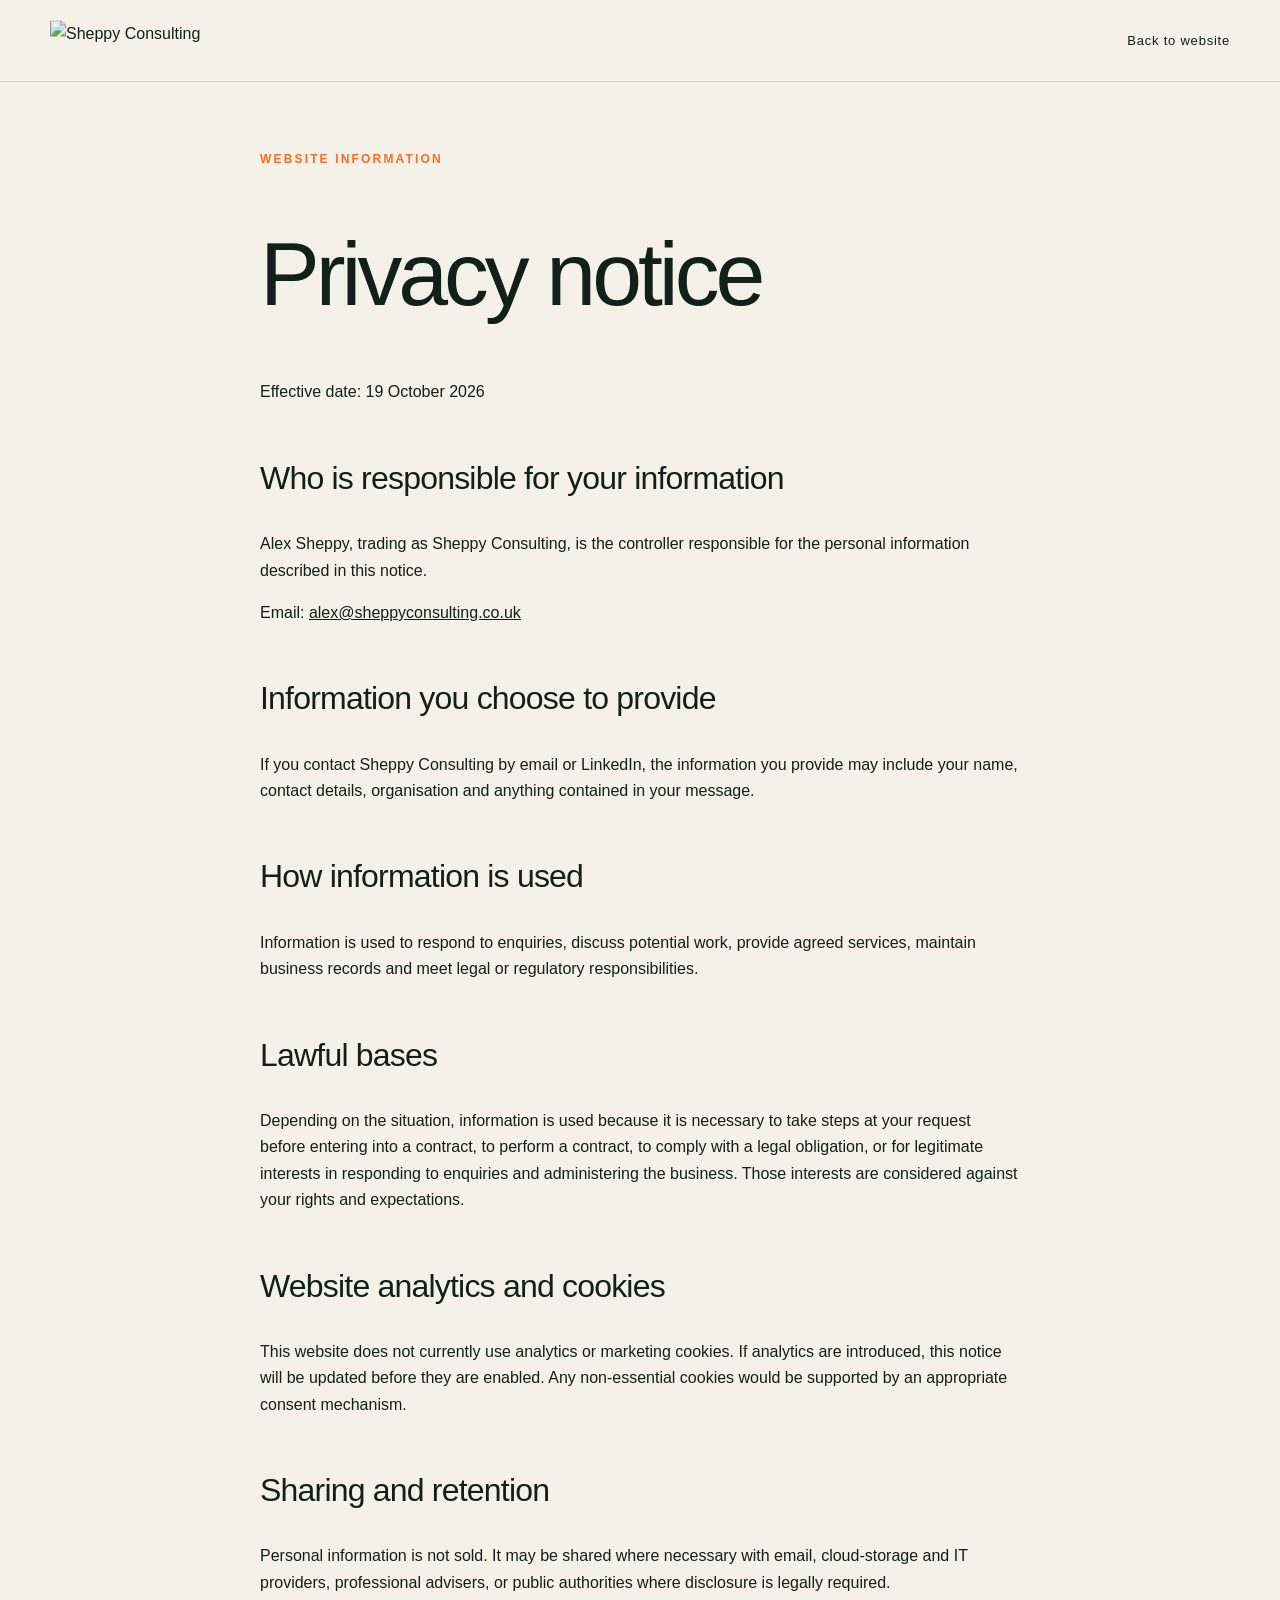
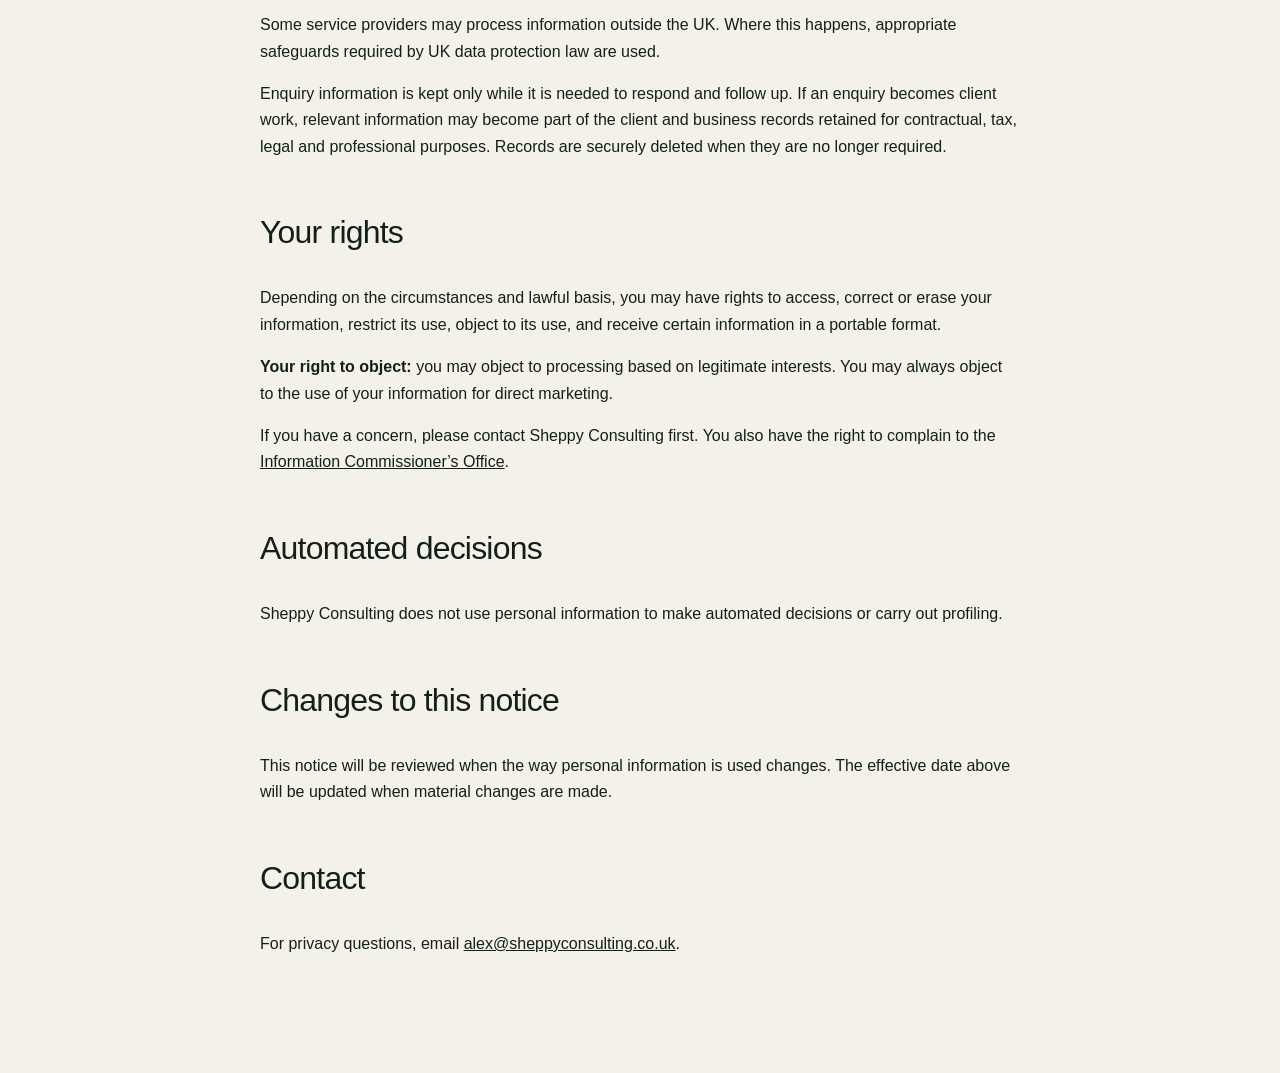
==== privacy.html @ 2b63cbfd "Add files via upload" ====
<!doctype html>
<html lang="en-GB">
  <head>
    <meta charset="utf-8">
    <meta name="viewport" content="width=device-width, initial-scale=1">
    <meta name="robots" content="noindex">
    <meta name="theme-color" content="#f4f1e9">
    <title>Privacy | Sheppy Consulting</title>
    <link rel="icon" href="assets/favicon.svg" type="image/svg+xml">
    <link rel="stylesheet" href="styles.css">
  </head>
  <body class="privacy-page">
    <header class="site-header privacy-header">
      <a class="brand" href="index.html" aria-label="Return to Sheppy Consulting home">
        <img class="brand-wordmark privacy-wordmark" src="assets/sheppy-consulting-wordmark-header-compact.png" alt="Sheppy Consulting" width="170" height="41">
      </a>
      <nav class="site-nav" aria-label="Privacy navigation"><a href="index.html">Back to website</a></nav>
    </header>

    <main class="privacy-main">
      <p class="eyebrow">Website information</p>
      <h1>Privacy notice</h1>
      <p class="privacy-updated">Effective date: 19 October 2026</p>
      <h2>Who is responsible for your information</h2>
      <p>Alex Sheppy, trading as Sheppy Consulting, is the controller responsible for the personal information described in this notice.</p>
      <p>Email: <a href="mailto:alex@sheppyconsulting.co.uk">alex@sheppyconsulting.co.uk</a></p>

      <h2>Information you choose to provide</h2>
      <p>If you contact Sheppy Consulting by email or LinkedIn, the information you provide may include your name, contact details, organisation and anything contained in your message.</p>

      <h2>How information is used</h2>
      <p>Information is used to respond to enquiries, discuss potential work, provide agreed services, maintain business records and meet legal or regulatory responsibilities.</p>

      <h2>Lawful bases</h2>
      <p>Depending on the situation, information is used because it is necessary to take steps at your request before entering into a contract, to perform a contract, to comply with a legal obligation, or for legitimate interests in responding to enquiries and administering the business. Those interests are considered against your rights and expectations.</p>

      <h2>Website analytics and cookies</h2>
      <p>This website does not currently use analytics or marketing cookies. If analytics are introduced, this notice will be updated before they are enabled. Any non-essential cookies would be supported by an appropriate consent mechanism.</p>

      <h2>Sharing and retention</h2>
      <p>Personal information is not sold. It may be shared where necessary with email, cloud-storage and IT providers, professional advisers, or public authorities where disclosure is legally required.</p>
      <p>Some service providers may process information outside the UK. Where this happens, appropriate safeguards required by UK data protection law are used.</p>
      <p>Enquiry information is kept only while it is needed to respond and follow up. If an enquiry becomes client work, relevant information may become part of the client and business records retained for contractual, tax, legal and professional purposes. Records are securely deleted when they are no longer required.</p>

      <h2>Your rights</h2>
      <p>Depending on the circumstances and lawful basis, you may have rights to access, correct or erase your information, restrict its use, object to its use, and receive certain information in a portable format.</p>
      <p><strong>Your right to object:</strong> you may object to processing based on legitimate interests. You may always object to the use of your information for direct marketing.</p>
      <p>If you have a concern, please contact Sheppy Consulting first. You also have the right to complain to the <a href="https://ico.org.uk/make-a-complaint/data-protection-complaints/" target="_blank" rel="noreferrer">Information Commissioner’s Office</a>.</p>

      <h2>Automated decisions</h2>
      <p>Sheppy Consulting does not use personal information to make automated decisions or carry out profiling.</p>

      <h2>Changes to this notice</h2>
      <p>This notice will be reviewed when the way personal information is used changes. The effective date above will be updated when material changes are made.</p>

      <h2>Contact</h2>
      <p>For privacy questions, email <a href="mailto:alex@sheppyconsulting.co.uk">alex@sheppyconsulting.co.uk</a>.</p>
    </main>
  </body>
</html>
---- styles.css ----
:root {
  --forest-950: #071e18;
  --forest-900: #0b2820;
  --forest-800: #12382d;
  --paper: #f4f1e9;
  --paper-deep: #e7e1d5;
  --ink: #122019;
  --muted: #66716b;
  --orange: #ff6b25;
  --line: rgba(18, 32, 25, 0.16);
  --serif: Georgia, "Times New Roman", serif;
  --sans: Arial, Helvetica, sans-serif;
  --display: "Avenir Next", Avenir, "Helvetica Neue", Arial, sans-serif;
  --page: min(1180px, calc(100% - 48px));
}

* { box-sizing: border-box; }
html { scroll-behavior: smooth; }
body {
  margin: 0;
  background: var(--paper);
  color: var(--ink);
  font-family: var(--sans);
  font-size: 16px;
  line-height: 1.65;
  -webkit-font-smoothing: antialiased;
}

img { display: block; max-width: 100%; }
a { color: inherit; }
button { font: inherit; }

.skip-link {
  position: fixed;
  left: 16px;
  top: -80px;
  z-index: 1000;
  padding: 10px 16px;
  background: var(--orange);
  color: var(--forest-950);
}
.skip-link:focus { top: 16px; }
.sr-only { position: absolute; width: 1px; height: 1px; overflow: hidden; clip: rect(0,0,0,0); }

.site-header {
  position: fixed;
  inset: 0 0 auto;
  z-index: 100;
  height: 148px;
  display: flex;
  align-items: center;
  justify-content: space-between;
  padding: 0 max(24px, calc((100vw - 1180px) / 2));
  color: var(--ink);
  transition: background .25s ease, height .25s ease, box-shadow .25s ease;
}
.site-header.scrolled {
  height: 68px;
  background: rgba(244, 241, 233, .96);
  box-shadow: 0 1px 0 var(--line);
  backdrop-filter: blur(14px);
}
.brand { position: relative; display: block; width: 360px; height: 116px; text-decoration: none; transition: width .28s ease, height .28s ease; }
.brand-mark { width: 44px; height: 44px; border-radius: 3px; }
.brand-wordmark { position: absolute; left: 0; top: 50%; height: auto; transform: translateY(-50%); transition: opacity .22s ease, transform .28s ease, width .28s ease; }
.brand-wordmark-full { width: 360px; opacity: 1; }
.brand-wordmark-compact { width: 170px; opacity: 0; transform: translateY(-50%) scale(.92); }
.site-header.scrolled .brand { width: 170px; height: 50px; }
.site-header.scrolled .brand-wordmark-full { opacity: 0; transform: translateY(-50%) scale(.74); pointer-events: none; }
.site-header.scrolled .brand-wordmark-compact { opacity: 1; transform: translateY(-50%) scale(1); }
.brand-name { display: flex; flex-direction: column; line-height: .95; text-transform: uppercase; }
.brand-name strong { font-family: var(--serif); font-size: 19px; font-weight: 600; letter-spacing: .04em; }
.brand-name span { margin-top: 5px; color: var(--orange); font-size: 8px; letter-spacing: .35em; }
.site-nav { display: flex; gap: 36px; align-items: center; }
.site-nav a { text-decoration: none; font-size: 13px; letter-spacing: .06em; }
.site-nav a:hover, .site-nav a:focus-visible { color: var(--orange); }
.menu-button { display: none; border: 0; background: transparent; color: inherit; }

.hero {
  position: relative;
  min-height: 100svh;
  padding: 180px max(24px, calc((100vw - 1180px) / 2)) 72px;
  background:
    radial-gradient(circle at 82% 16%, rgba(255,107,37,.08), transparent 24%),
    linear-gradient(135deg, #f7f4ed 0%, var(--paper) 62%, #ece6da 100%);
  color: var(--ink);
  display: grid;
  grid-template-columns: minmax(0, 1.5fr) minmax(310px, .75fr);
  gap: 70px;
  align-items: center;
  overflow: hidden;
}
.hero::after {
  content: "";
  position: absolute;
  width: 65vw;
  height: 1px;
  right: -8vw;
  top: 61%;
  background: var(--orange);
  opacity: .26;
  transform: rotate(-6deg);
  transform-origin: right;
}
.hero-copy { position: relative; z-index: 1; }
.eyebrow {
  margin: 0 0 24px;
  color: var(--orange);
  font-size: 12px;
  font-weight: 600;
  letter-spacing: .18em;
  text-transform: uppercase;
}
.hero h1 {
  margin: 0;
  max-width: 800px;
  font-family: var(--display);
  font-size: clamp(3.7rem, 7.2vw, 7rem);
  font-weight: 500;
  line-height: .96;
  letter-spacing: -.055em;
}
.hero-dot { color: var(--orange); }
.hero-intro { max-width: 650px; margin: 38px 0 0; color: var(--muted); font-size: clamp(1.05rem, 1.5vw, 1.25rem); }
.hero-actions { display: flex; align-items: center; gap: 34px; margin-top: 42px; }
.button {
  display: inline-flex;
  align-items: center;
  justify-content: center;
  min-height: 52px;
  padding: 0 24px;
  border: 1px solid transparent;
  text-decoration: none;
  font-size: 13px;
  font-weight: 600;
  letter-spacing: .05em;
}
.button-primary { background: var(--forest-800); color: var(--paper); }
.button-primary:hover, .button-primary:focus-visible { background: var(--forest-950); }
.text-link { text-underline-offset: 5px; font-size: 14px; }
.text-link span { margin-left: 6px; color: var(--orange); }
.hero-panel {
  position: relative;
  z-index: 2;
  padding: 26px;
  border: 1px solid var(--line);
  border-top: 3px solid var(--orange);
  background: rgba(255,255,255,.42);
}
.focus-heading { margin: 0 0 12px; color: var(--muted); font-size: 11px; font-weight: 600; letter-spacing: .14em; text-transform: uppercase; }
.focus-list > div { display: grid; grid-template-columns: 36px 1fr; gap: 12px; padding: 17px 0; border-bottom: 1px solid var(--line); }
.focus-list > div:last-child { border-bottom: 0; }
.focus-list span { color: var(--orange); font-size: 10px; }
.focus-list p { margin: 0; font-size: 13px; }
.hero-note { position: absolute; left: max(24px, calc((100vw - 1180px) / 2)); bottom: 30px; margin: 0; color: var(--muted); font-size: 12px; letter-spacing: .04em; }

.section { padding: 120px max(24px, calc((100vw - 1180px) / 2)); }
.section-heading { max-width: 830px; margin-bottom: 74px; }
.section-heading h2, .approach h2, .story h2, .contact h2 {
  margin: 0;
  font-family: var(--display);
  font-size: clamp(2.7rem, 5vw, 5rem);
  font-weight: 500;
  line-height: 1.06;
  letter-spacing: -.045em;
}
.section-heading-split { max-width: none; display: grid; grid-template-columns: 1.3fr .7fr; gap: 80px; align-items: end; }
.section-heading-split > p { margin: 0 0 8px; color: var(--muted); }

.services { background: #f7f4ed; }
.service {
  display: grid;
  grid-template-columns: 68px 1fr 310px;
  gap: 28px;
  align-items: start;
  padding: 34px 0;
  border-top: 1px solid var(--line);
}
.service:last-child { border-bottom: 1px solid var(--line); }
.service-number { margin: 5px 0 0; color: var(--orange); font-size: 12px; }
.service h3 { margin: 0 0 8px; font-family: var(--display); font-size: 2rem; font-weight: 500; letter-spacing: -.025em; }
.service p { margin-top: 0; }
.service > div p { max-width: 560px; color: var(--muted); }
.service-tags { color: var(--muted); font-size: 13px; text-align: right; }

.work { background: var(--forest-950); color: var(--paper); }
.work .section-heading-split > p { color: #9dad9f; }
.work-grid { display: grid; grid-template-columns: 1.35fr .65fr; gap: 18px; }
.work-card {
  min-height: 410px;
  padding: 28px;
  border: 1px solid rgba(244,241,233,.15);
  display: flex;
  flex-direction: column;
  justify-content: space-between;
  background: var(--forest-900);
}
.work-card-large { grid-row: span 2; min-height: 838px; background: linear-gradient(145deg, #12372d, #091f19); }
.work-card-primary { border-top: 3px solid var(--orange); }
.work-card-top { display: flex; justify-content: space-between; gap: 20px; }
.work-sector { margin: 0; color: var(--orange); font-size: 11px; font-weight: 600; letter-spacing: .14em; text-transform: uppercase; }
.work-index { color: rgba(244,241,233,.28); font-family: var(--display); font-size: clamp(2.6rem, 5vw, 5.5rem); font-weight: 500; line-height: .8; letter-spacing: -.06em; }
.work-card-primary .work-index { color: rgba(255,107,37,.72); }
.work-card h3 { margin: 0 0 14px; max-width: 620px; font-family: var(--display); font-size: clamp(2.1rem, 4vw, 4.25rem); font-weight: 500; line-height: 1.04; letter-spacing: -.04em; }
.work-card:not(.work-card-large) h3 { font-size: clamp(1.9rem, 3vw, 3rem); }
.work-card p { max-width: 580px; }
.work-card ul { display: flex; gap: 10px; flex-wrap: wrap; padding: 0; margin: 28px 0 0; list-style: none; }
.work-card li { padding: 7px 12px; border: 1px solid rgba(244,241,233,.22); font-size: 11px; }

.approach { display: grid; grid-template-columns: .9fr 1.1fr; gap: 100px; background: var(--paper-deep); }
.approach-steps { margin: 0; padding: 0; list-style: none; }
.approach-steps li { display: grid; grid-template-columns: 55px 1fr; gap: 24px; padding: 28px 0; border-top: 1px solid var(--line); }
.approach-steps li:last-child { border-bottom: 1px solid var(--line); }
.approach-steps > li > span { color: var(--orange); font-size: 11px; }
.approach-steps h3 { margin: -5px 0 8px; font-family: var(--display); font-size: 2rem; font-weight: 500; letter-spacing: -.025em; }
.approach-steps p { margin: 0; color: var(--muted); }

.testimonials { background: #f7f4ed; }
.placeholder-note { max-width: 700px; margin-top: 26px; padding-left: 16px; border-left: 3px solid var(--orange); color: var(--muted); font-size: 13px; }
.testimonial-grid { display: grid; grid-template-columns: repeat(3, 1fr); gap: 18px; }
.testimonial { margin: 0; min-height: 430px; padding: 30px; border: 1px solid var(--line); display: flex; flex-direction: column; justify-content: space-between; }
.testimonial-dark { background: var(--forest-900); color: var(--paper); border-color: transparent; }
.testimonial blockquote { margin: 0; font-family: var(--serif); font-size: clamp(1.55rem, 2.3vw, 2.15rem); line-height: 1.28; }
.testimonial blockquote::before { content: "“"; display: block; margin-bottom: 20px; color: var(--orange); font-size: 4rem; line-height: .5; }
.testimonial figcaption { display: flex; flex-direction: column; margin-top: 40px; font-size: 12px; }
.testimonial figcaption span { color: var(--muted); }
.testimonial-dark figcaption span { color: #9dad9f; }

.story { display: grid; grid-template-columns: .9fr 1.1fr; gap: 100px; align-items: stretch; background: var(--forest-800); color: var(--paper); }
.story-visual { min-height: 620px; padding: 36px; background: linear-gradient(165deg, var(--orange) 0 43%, #e65416 43% 100%); color: var(--forest-950); display: flex; flex-direction: column; justify-content: flex-end; position: relative; overflow: hidden; }
.story-visual::before { content: ""; position: absolute; width: 140%; height: 48%; left: -20%; top: 24%; border: 2px solid rgba(7,30,24,.3); border-radius: 50%; transform: rotate(-13deg); }
.story-number { font-family: var(--serif); font-size: clamp(8rem, 18vw, 15rem); line-height: .7; letter-spacing: -.08em; }
.story-visual > p { max-width: 350px; margin: 32px 0 0; font-weight: 600; line-height: 1.3; }
.photo-label { position: absolute; top: 24px; left: 24px; padding: 7px 11px; border: 1px solid rgba(7,30,24,.25); font-size: 10px; text-transform: uppercase; letter-spacing: .1em; }
.story-copy { align-self: center; }
.story-copy > p:not(.eyebrow) { max-width: 650px; color: #c4cec7; font-size: 1.05rem; }

.about { display: grid; grid-template-columns: 1fr .8fr; gap: 100px; }
.about .section-heading { margin: 0; }
.about-copy { padding-top: 42px; border-top: 1px solid var(--line); color: var(--muted); font-size: 1.08rem; }

.contact { position: relative; padding: 130px max(24px, calc((100vw - 1180px) / 2)); background: #f7f4ed; color: var(--ink); overflow: hidden; border-top: 1px solid var(--line); }
.contact-copy { position: relative; z-index: 2; max-width: 850px; }
.contact .eyebrow { color: var(--orange); }
.contact h2 em { color: var(--forest-800); font-style: normal; font-weight: 500; }
.contact-copy > p:not(.eyebrow) { max-width: 600px; margin: 30px 0; }
.contact-email { display: block; width: fit-content; margin: 0 0 32px; font-family: var(--display); font-size: clamp(1.3rem, 3vw, 2.25rem); text-underline-offset: 7px; }
.button-light { border-color: var(--forest-800); color: var(--forest-800); }
.button-light:hover, .button-light:focus-visible { background: var(--forest-800); color: var(--paper); }

.site-footer { padding: 46px max(24px, calc((100vw - 1180px) / 2)); background: var(--forest-950); color: #91a097; display: grid; grid-template-columns: 1fr auto; gap: 8px 40px; align-items: center; font-size: 12px; }
.footer-brand { display: block; width: min(330px, 60vw); text-decoration: none; }
.footer-brand img { width: 100%; height: auto; }
.site-footer > p { margin: 0; }
.footer-links { grid-column: 2; grid-row: 1 / span 2; display: flex; gap: 24px; }
.footer-links a { text-underline-offset: 4px; }
.footer-legal { grid-column: 1 / -1; margin-top: 24px !important; padding-top: 22px; border-top: 1px solid rgba(244,241,233,.1); }

.reveal { opacity: 0; transform: translateY(18px); transition: opacity .65s ease, transform .65s ease; }
.reveal.visible { opacity: 1; transform: translateY(0); }

.privacy-page { background: var(--paper); }
.privacy-header { height: 82px; background: rgba(244, 241, 233, .96); border-bottom: 1px solid var(--line); }
.privacy-header .brand { width: 170px; height: 50px; }
.privacy-wordmark { width: 170px; }
.privacy-main { width: min(760px, calc(100% - 48px)); margin: 0 auto; padding: 150px 0 100px; }
.privacy-main h1 { font-family: var(--display); font-size: clamp(3.5rem, 7vw, 6rem); font-weight: 500; line-height: 1; letter-spacing: -.045em; }
.privacy-main h2 { margin-top: 46px; font-family: var(--display); font-size: 2rem; font-weight: 500; letter-spacing: -.025em; }
.privacy-main .placeholder-note { margin: 32px 0; }

@media (max-width: 900px) {
  :root { --page: min(100% - 36px, 720px); }
  .site-header { padding-inline: 18px; }
  .site-header:not(.privacy-header):not(.scrolled) { height: 120px; }
  .site-header:not(.privacy-header):not(.scrolled) .brand { width: 280px; height: 90px; }
  .site-header:not(.privacy-header):not(.scrolled) .brand-wordmark-full { width: 280px; }
  .menu-button { display: grid; width: 44px; height: 44px; place-content: center; gap: 7px; cursor: pointer; }
  .menu-button span:not(.sr-only) { display: block; width: 24px; height: 1px; background: currentColor; }
  .site-nav { position: fixed; inset: 120px 0 auto; display: none; padding: 22px 24px 30px; background: rgba(244,241,233,.98); flex-direction: column; align-items: flex-start; border-top: 1px solid var(--line); box-shadow: 0 18px 30px rgba(7,30,24,.08); }
  .site-header.scrolled .site-nav, .privacy-header .site-nav { inset-block-start: 68px; }
  .site-nav.open { display: flex; }
  .hero { grid-template-columns: 1fr; padding: 150px 24px 84px; }
  .hero-panel { max-width: 520px; }
  .hero-note { display: none; }
  .section, .contact { padding: 88px 24px; }
  .section-heading-split, .approach, .story, .about { grid-template-columns: 1fr; gap: 52px; }
  .service { grid-template-columns: 46px 1fr; }
  .service-tags { grid-column: 2; text-align: left; }
  .work-grid { grid-template-columns: 1fr; }
  .work-card-large { grid-row: auto; min-height: 580px; }
  .testimonial-grid { grid-template-columns: 1fr; }
  .testimonial { min-height: 360px; }
  .story-visual { min-height: 520px; }
  .site-footer { grid-template-columns: 1fr; }
  .footer-links { grid-column: 1; grid-row: auto; margin-top: 18px; }
}

@media (max-width: 560px) {
  .brand-wordmark { width: 145px; }
  .hero h1 { font-size: clamp(3.6rem, 18vw, 5.5rem); }
  .hero-actions { align-items: flex-start; flex-direction: column; }
  .section { padding-block: 72px; }
  .section-heading { margin-bottom: 52px; }
  .service { grid-template-columns: 1fr; gap: 8px; }
  .service-number, .service-tags { grid-column: 1; }
  .work-card { min-height: 330px; padding: 22px; }
  .work-card-large { min-height: 460px; }
  .approach-steps li { grid-template-columns: 38px 1fr; }
  .story-visual { min-height: 430px; }
  .footer-links { flex-wrap: wrap; }
}

@media (prefers-reduced-motion: reduce) {
  html { scroll-behavior: auto; }
  .reveal { opacity: 1; transform: none; transition: none; }
}
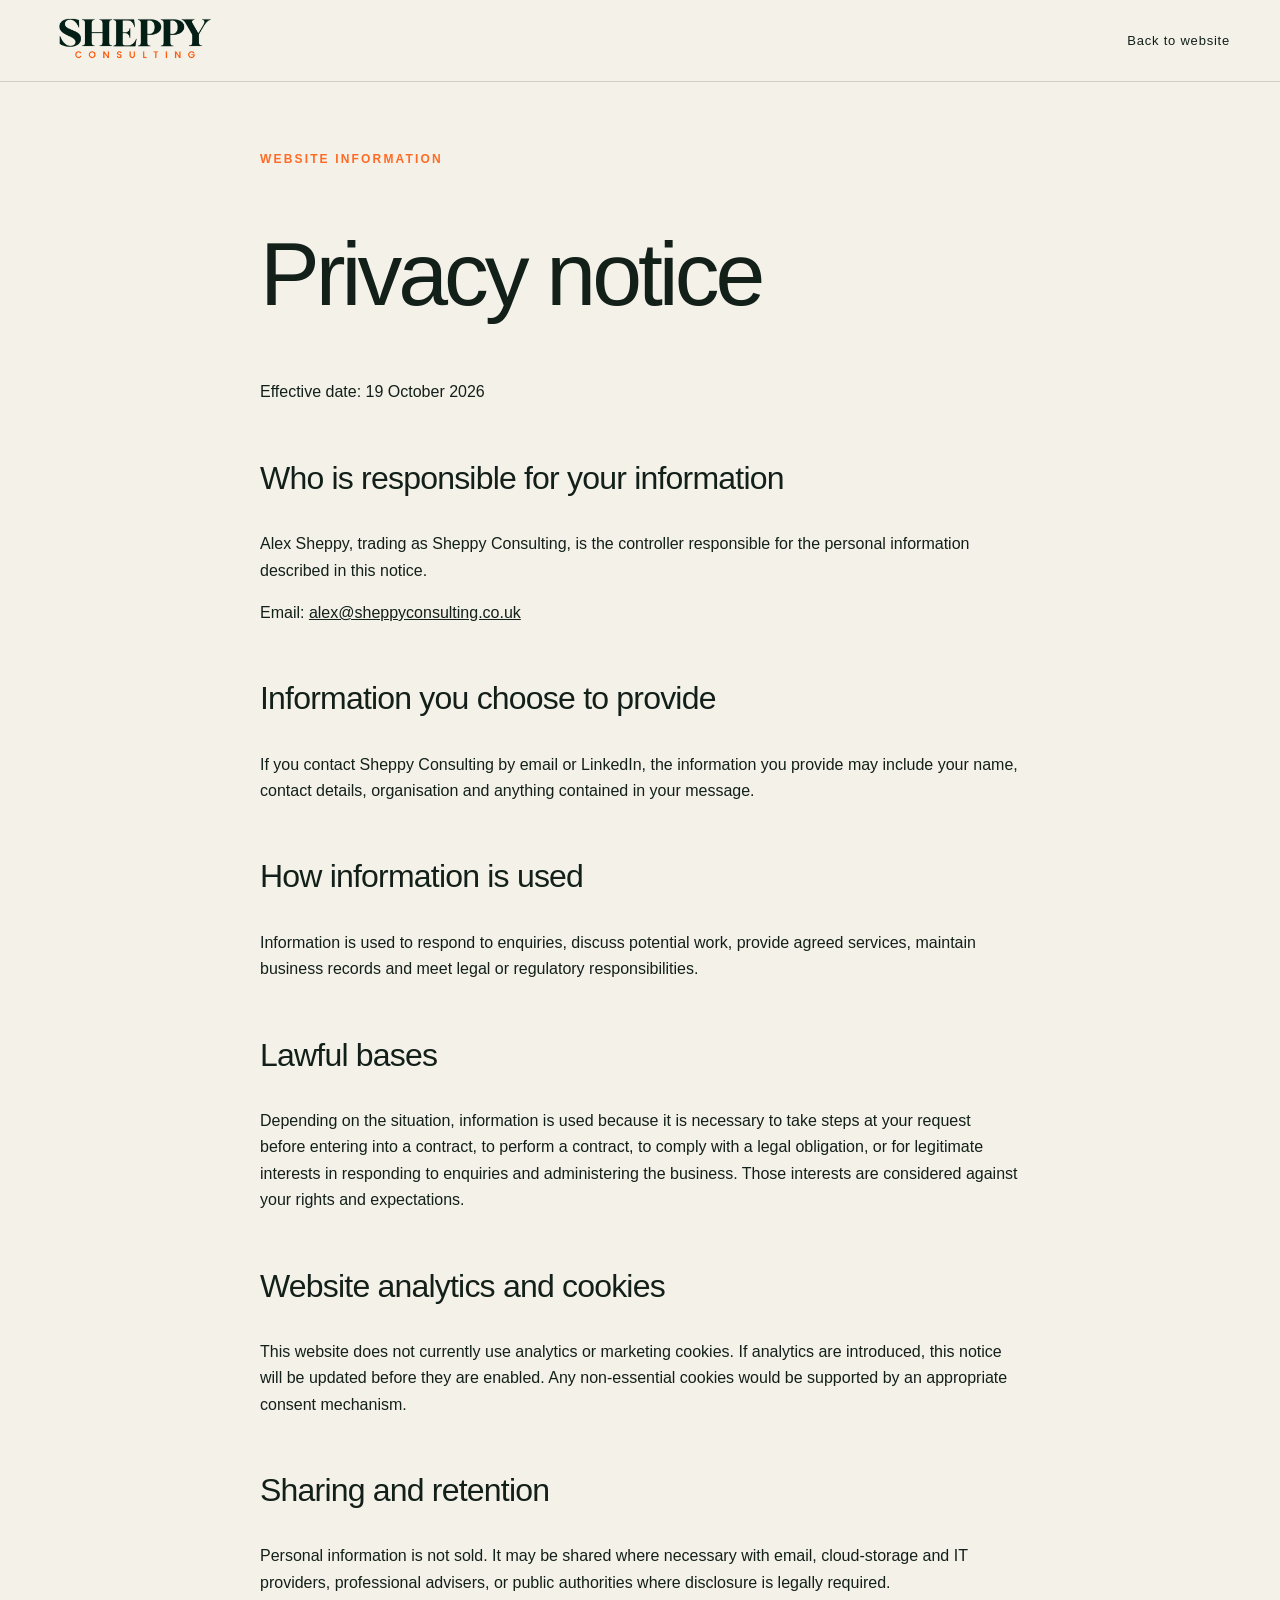
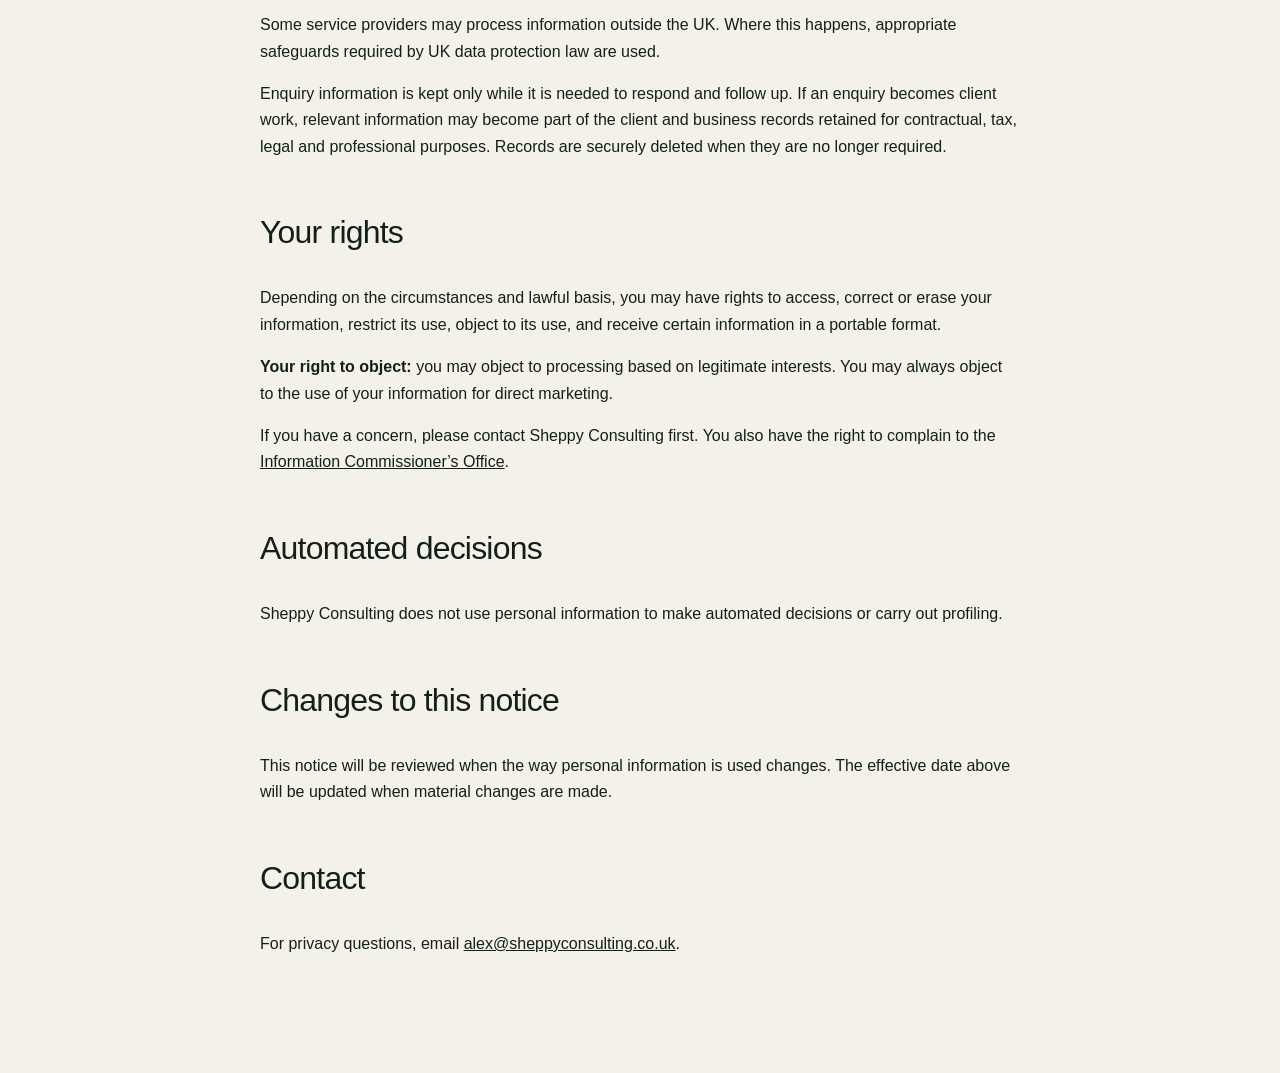
==== commit 7b84b12a: "Add branded site icons" ====
--- a/privacy.html
+++ b/privacy.html
@@ -6,7 +6,9 @@
     <meta name="robots" content="noindex">
     <meta name="theme-color" content="#f4f1e9">
     <title>Privacy | Sheppy Consulting</title>
-    <link rel="icon" href="assets/favicon.svg" type="image/svg+xml">
+    <link rel="icon" href="assets/favicon.svg?v=2" type="image/svg+xml">
+    <link rel="icon" href="assets/favicon-32.png?v=2" sizes="32x32" type="image/png">
+    <link rel="apple-touch-icon" href="assets/apple-touch-icon.png?v=2">
     <link rel="stylesheet" href="styles.css">
   </head>
   <body class="privacy-page">
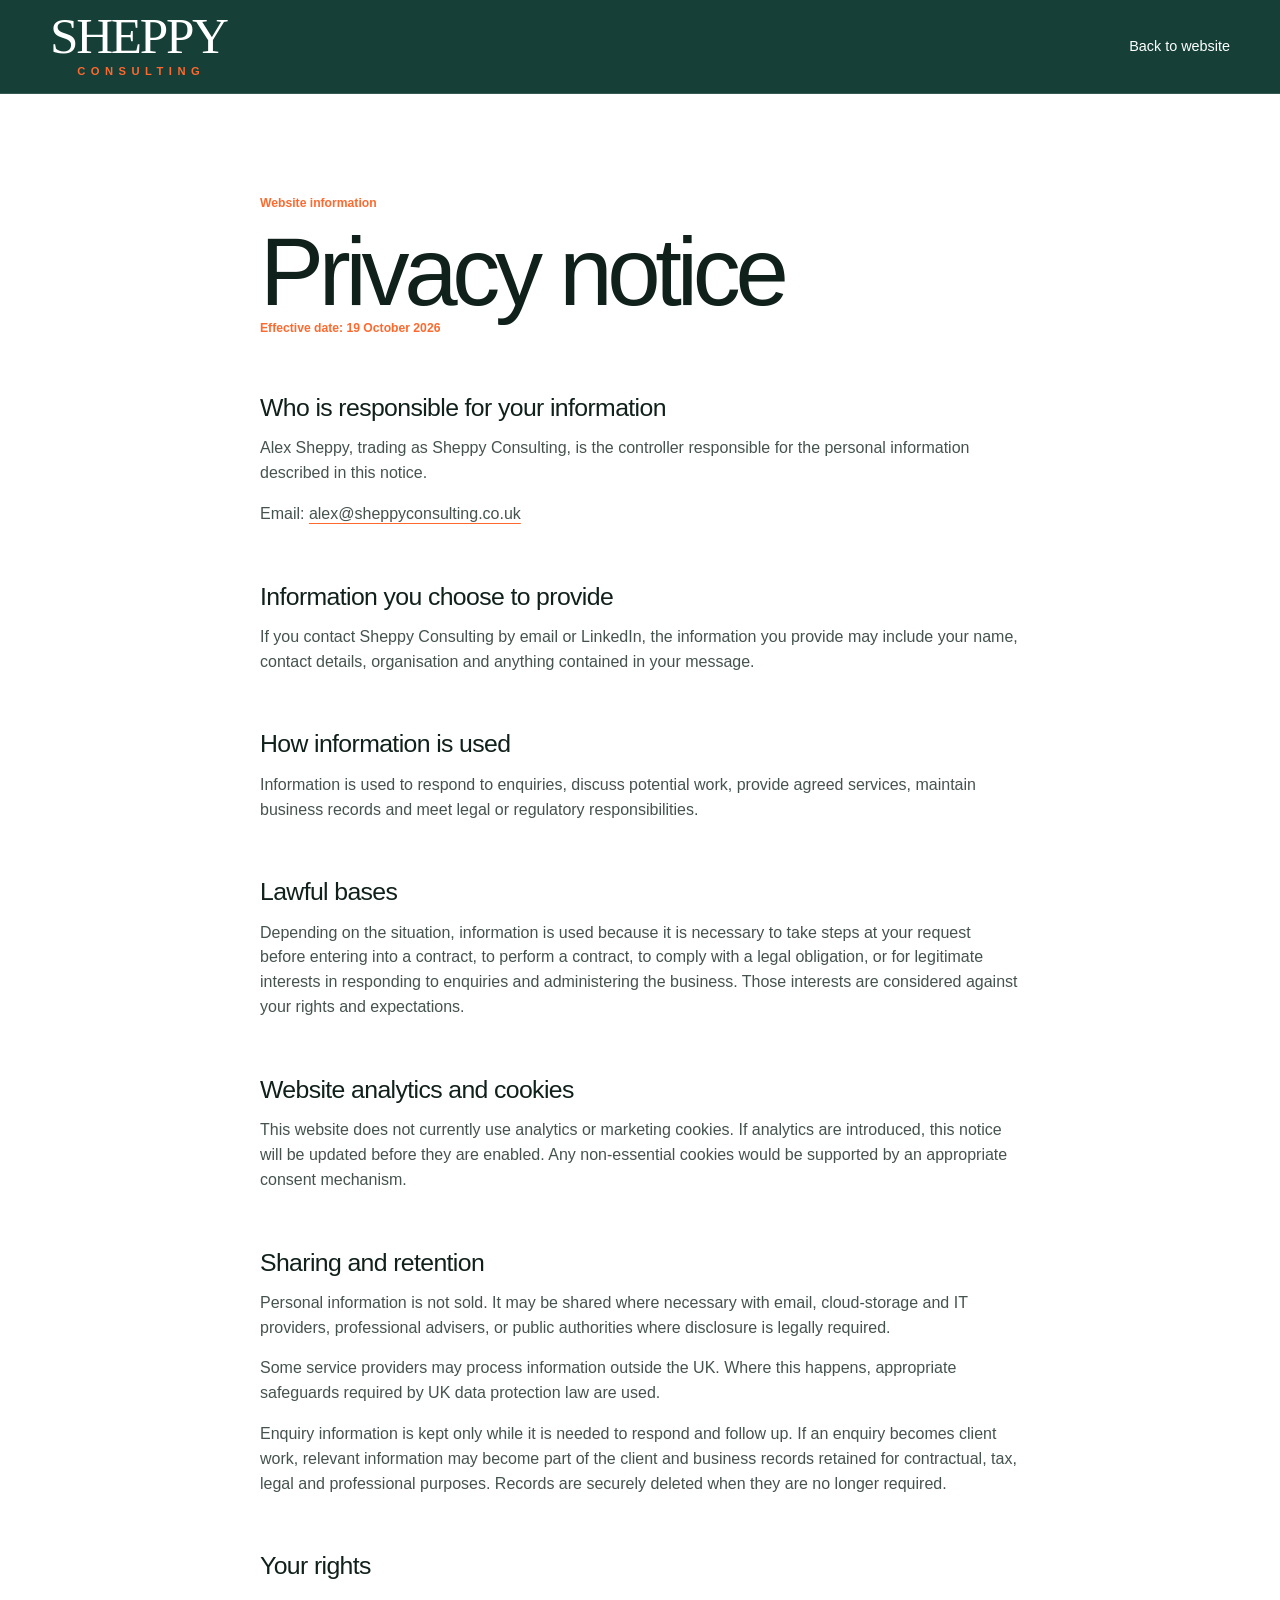
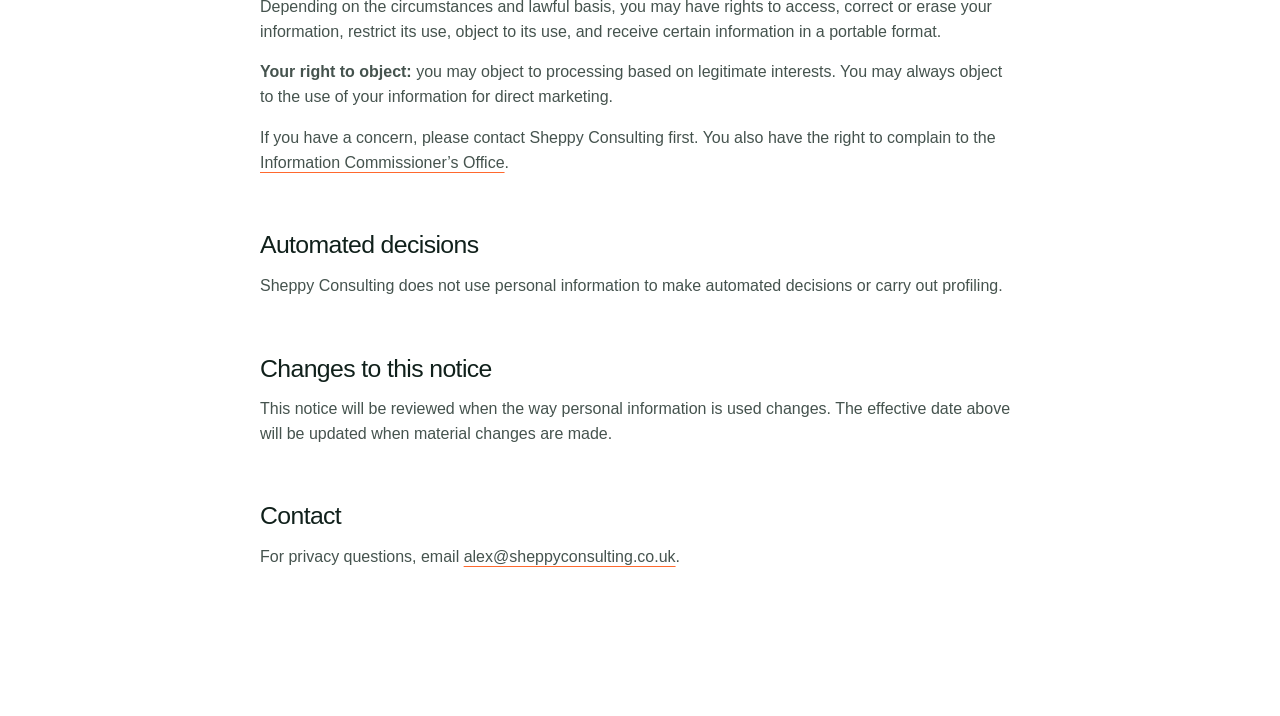
==== commit f306a196: "Publish website V2 with client feedback and personal story" ====
--- a/privacy.html
+++ b/privacy.html
@@ -4,17 +4,18 @@
     <meta charset="utf-8">
     <meta name="viewport" content="width=device-width, initial-scale=1">
     <meta name="robots" content="noindex">
-    <meta name="theme-color" content="#f4f1e9">
+    <meta name="theme-color" content="#123b34">
     <title>Privacy | Sheppy Consulting</title>
-    <link rel="icon" href="assets/favicon.svg?v=2" type="image/svg+xml">
-    <link rel="icon" href="assets/favicon-32.png?v=2" sizes="32x32" type="image/png">
-    <link rel="apple-touch-icon" href="assets/apple-touch-icon.png?v=2">
-    <link rel="stylesheet" href="styles.css">
+    <link rel="icon" href="assets/favicon.svg?v=4" type="image/svg+xml">
+    <link rel="icon" href="assets/favicon-32.png?v=4" sizes="32x32" type="image/png">
+    <link rel="apple-touch-icon" href="assets/apple-touch-icon.png?v=4">
+    <link rel="stylesheet" href="styles.css?v=9">
   </head>
   <body class="privacy-page">
     <header class="site-header privacy-header">
       <a class="brand" href="index.html" aria-label="Return to Sheppy Consulting home">
-        <img class="brand-wordmark privacy-wordmark" src="assets/sheppy-consulting-wordmark-header-compact.png" alt="Sheppy Consulting" width="170" height="41">
+        <span class="brand-name" aria-hidden="true">SHEPPY</span>
+        <span class="brand-sub" aria-hidden="true">CONSULTING</span>
       </a>
       <nav class="site-nav" aria-label="Privacy navigation"><a href="index.html">Back to website</a></nav>
     </header>
--- a/styles.css
+++ b/styles.css
@@ -1,316 +1,29 @@
-:root {
-  --forest-950: #071e18;
-  --forest-900: #0b2820;
-  --forest-800: #12382d;
-  --paper: #f4f1e9;
-  --paper-deep: #e7e1d5;
-  --ink: #122019;
-  --muted: #66716b;
-  --orange: #ff6b25;
-  --line: rgba(18, 32, 25, 0.16);
-  --serif: Georgia, "Times New Roman", serif;
-  --sans: Arial, Helvetica, sans-serif;
-  --display: "Avenir Next", Avenir, "Helvetica Neue", Arial, sans-serif;
-  --page: min(1180px, calc(100% - 48px));
-}
+:root{--green:#153f37;--deep:#08241e;--orange:#ff692e;--ink:#10201b;--muted:#62716b;--paper:#f5f3ed;--pale:#e7eeea;--white:#fff;--rule:#cfd8d3;--page:min(1180px,calc(100% - 48px));--ease:cubic-bezier(.22,.61,.36,1)}
+*{box-sizing:border-box}html{scroll-behavior:smooth;scroll-padding-top:96px}body{margin:0;background:var(--white);color:var(--ink);font-family:"Helvetica Neue",Helvetica,Arial,sans-serif;font-size:16px;line-height:1.55;-webkit-font-smoothing:antialiased}a{color:inherit}img{display:block;max-width:100%}button{font:inherit;color:inherit}h1,h2,h3,p,figure,blockquote{margin-top:0}h1,h2,h3{margin-bottom:0;font-weight:500;line-height:.98;letter-spacing:-.055em}h1{font-size:clamp(4.6rem,10.8vw,10.5rem)}h2{font-size:clamp(3.2rem,7.2vw,7.2rem)}h3{font-size:clamp(1.8rem,3.5vw,3.5rem)}.page-width{width:var(--page);margin-inline:auto}.sr-only{position:absolute;width:1px;height:1px;padding:0;margin:-1px;overflow:hidden;clip:rect(0,0,0,0);white-space:nowrap;border:0}.skip-link{position:fixed;z-index:100;top:8px;left:8px;padding:10px;background:var(--orange);transform:translateY(-150%)}.skip-link:focus{transform:none}
+.site-header{position:sticky;z-index:30;top:0;background:var(--green);color:var(--white);border-bottom:1px solid rgba(255,255,255,.14)}.header-inner{width:var(--page);min-height:110px;margin:auto;display:flex;align-items:center;justify-content:space-between;gap:32px;transition:min-height .3s var(--ease)}.site-header.scrolled .header-inner{min-height:76px}.brand{display:flex;align-items:center;flex-direction:column;text-decoration:none;transition:transform .2s var(--ease)}.brand:hover{transform:translateY(-2px)}.brand-name{font-family:Georgia,serif;font-size:clamp(2.6rem,4vw,3.7rem);line-height:.82;letter-spacing:-.045em}.brand-sub{margin-top:9px;color:var(--orange);font-size:.7rem;font-weight:700;line-height:1;letter-spacing:.49em;text-indent:.49em}.site-nav{display:flex;align-items:center;gap:clamp(20px,2.6vw,42px)}.site-nav a{padding:9px 0;text-decoration:none;font-size:.9rem;transition:color .2s var(--ease)}.site-nav a:hover{color:var(--orange)}.nav-contact{padding:11px 18px!important;border:1px solid rgba(255,255,255,.5);border-radius:999px}.nav-contact:hover{border-color:var(--orange)}.menu-button{display:none;width:44px;height:44px;padding:10px;border:0;background:transparent}.menu-button span:not(.sr-only){display:block;height:1px;margin:7px 0;background:white}
+.hero{position:relative;min-height:calc(100vh - 110px);padding:clamp(90px,11vw,155px) 0 48px;display:flex;flex-direction:column;justify-content:space-between;overflow:hidden}.hero-main{position:relative;z-index:2;max-width:1050px}.hero h1 em{color:var(--orange);font-style:normal}.hero-main>p{max-width:710px;margin:42px 0 34px;font-size:clamp(1.25rem,2vw,1.72rem);line-height:1.45}.arrow-link{display:inline-flex;gap:16px;align-items:center;padding-bottom:5px;border-bottom:1px solid;text-decoration:none;font-weight:600}.arrow-link span{color:var(--orange);font-size:1.25em;transition:transform .2s var(--ease)}.arrow-link:hover span{transform:translate(5px,5px)}.hero-orbit{position:absolute;z-index:0;top:2%;right:-8%;width:min(50vw,650px);aspect-ratio:1;border:1px solid rgba(21,63,55,.12);border-radius:50%;pointer-events:none}.hero-orbit i{position:absolute;inset:15%;border:1px solid rgba(21,63,55,.1);border-radius:50%}.hero-orbit i:nth-child(2){inset:31%}.hero-orbit i:nth-child(3){inset:46%}.hero-orbit span{position:absolute;top:49%;left:-2%;width:104%;height:2px;background:var(--orange);transform:rotate(-22deg);transform-origin:center;opacity:.85}
+.problems{padding:clamp(100px,13vw,180px) 0;background:var(--deep);color:var(--white)}.problems-grid{display:grid;grid-template-columns:.72fr 1.28fr;gap:clamp(65px,10vw,145px)}.section-lead{position:sticky;top:140px;align-self:start}.section-lead p{max-width:390px;margin:40px 0 0;color:rgba(255,255,255,.65);font-size:1.15rem}.problem-list{border-top:1px solid rgba(255,255,255,.25)}.problem-list details{border-bottom:1px solid rgba(255,255,255,.22);transition:background-color .2s var(--ease)}.problem-list details[open]{background:rgba(255,255,255,.045)}.problem-list summary{padding:30px 22px 30px 0;display:grid;grid-template-columns:54px 1fr;align-items:start;gap:14px;cursor:pointer;list-style:none;font-size:clamp(1.35rem,2.6vw,2.5rem);line-height:1.12;letter-spacing:-.035em}.problem-list summary::-webkit-details-marker{display:none}.problem-list summary span{padding-top:4px;color:var(--orange);font-size:.72rem;letter-spacing:.08em}.problem-list details p{max-width:670px;margin:0;padding:0 30px 34px 68px;color:rgba(255,255,255,.67);font-size:1.03rem}
+.system-section{padding:clamp(110px,14vw,190px) 0;display:grid;grid-template-columns:.88fr 1.12fr;gap:clamp(60px,8vw,120px);align-items:center}.system-copy h2{font-size:clamp(3.5rem,6.2vw,6.3rem)}.system-copy>p{max-width:540px;margin:38px 0 0;color:var(--muted);font-size:1.15rem}.system-detail{max-width:540px;min-height:128px;margin-top:36px;padding:22px 24px;border-left:4px solid var(--orange);background:var(--pale);transition:background .2s var(--ease)}.system-detail strong{display:block;font-size:1.45rem;letter-spacing:-.03em}.system-detail p{margin:8px 0 0;color:var(--muted)}.system-copy .system-note{margin-top:18px;color:var(--orange);font-size:.8rem;font-weight:600}.system-map{position:relative;width:min(100%,620px);aspect-ratio:1;margin-left:auto}.system-map svg{width:100%;height:100%;overflow:visible}.system-map .orbit,.system-map .connector{fill:none;stroke:rgba(21,63,55,.24);stroke-width:1;transition:stroke .25s var(--ease),stroke-width .25s var(--ease),opacity .25s var(--ease)}.system-map .connector{stroke-dasharray:4 7}.system-map.has-active .orbit{opacity:.45}.system-map.has-active .connector{opacity:.25}.system-map .connector.is-active{stroke:var(--orange);stroke-width:4;stroke-dasharray:none;opacity:1}.map-node{position:absolute;padding:12px 18px;border:1px solid var(--green);border-radius:999px;background:var(--white);cursor:pointer;font-weight:600;transition:background .2s,color .2s,transform .2s,opacity .2s}.map-node:hover,.map-node:focus-visible,.map-node.is-active{background:var(--orange);border-color:var(--orange);color:var(--deep)}.map-node.is-muted{opacity:.34}.node-people{top:7%;left:50%;transform:translateX(-50%)}.node-people:hover,.node-people:focus-visible,.node-people.is-active{transform:translateX(-50%) scale(1.08)}.node-process{top:48%;right:-1%}.node-process:hover,.node-process:focus-visible,.node-process.is-active{transform:scale(1.08)}.node-data{bottom:6%;left:47%;transform:translateX(-50%)}.node-data:hover,.node-data:focus-visible,.node-data.is-active{transform:translateX(-50%) scale(1.08)}.node-tech{top:48%;left:-2%}.node-tech:hover,.node-tech:focus-visible,.node-tech.is-active{transform:scale(1.08)}.map-centre{position:absolute;top:50%;left:50%;width:160px;aspect-ratio:1;display:flex;align-items:center;justify-content:center;flex-direction:column;border-radius:50%;background:var(--green);color:white;text-align:center;transform:translate(-50%,-50%);transition:background .25s var(--ease),color .25s var(--ease),transform .25s var(--ease)}.system-map.has-active .map-centre{background:var(--orange);color:var(--deep);transform:translate(-50%,-50%) scale(1.05)}.map-centre span{font-size:.75rem}.map-centre strong{max-width:125px;font-size:1.55rem;font-weight:500;line-height:1;letter-spacing:-.04em}
+.work{padding:clamp(110px,13vw,180px) 0;background:var(--paper)}.work-heading{margin-bottom:90px;display:flex;align-items:flex-end;justify-content:space-between;gap:60px}.work-heading p{max-width:340px;margin:0;color:var(--muted)}.work-grid{display:grid;grid-template-columns:repeat(2,minmax(0,1fr));gap:0 72px}.work-tile{display:grid;grid-template-columns:76px minmax(0,1fr);gap:26px;padding:46px 0 52px;border-top:1px solid var(--rule)}.work-icon{width:72px;color:var(--green)}.work-icon svg{display:block;width:100%;stroke:currentColor;stroke-width:1.8;stroke-linecap:round;stroke-linejoin:round}.work-icon .icon-accent{stroke:var(--orange)}.work-tile h3{font-size:clamp(1.85rem,2.8vw,2.65rem);line-height:1.08;letter-spacing:-.04em}.work-tile p{margin:22px 0 0;color:var(--muted);font-size:1.02rem;line-height:1.65}
 
-* { box-sizing: border-box; }
-html { scroll-behavior: smooth; }
-body {
-  margin: 0;
-  background: var(--paper);
-  color: var(--ink);
-  font-family: var(--sans);
-  font-size: 16px;
-  line-height: 1.65;
-  -webkit-font-smoothing: antialiased;
-}
+.testimonials{padding:clamp(110px,13vw,180px) 0}.testimonial-heading{margin-bottom:70px;display:flex;align-items:flex-end;justify-content:space-between;gap:45px}.testimonial-controls{display:flex;align-items:center;gap:8px}.testimonial-controls p{margin:0 12px 0 0;font-size:.78rem}.testimonial-controls button{width:48px;height:48px;border:1px solid var(--ink);border-radius:50%;background:white;cursor:pointer;transition:all .2s}.testimonial-controls button:hover{background:var(--orange);border-color:var(--orange);transform:translateY(-3px)}.testimonial-window{overflow:hidden}.testimonials:not(.carousel-ready) .testimonial-window{overflow-x:auto}.testimonial-track{display:flex;gap:28px;transition:transform .5s var(--ease)}.testimonial-card{position:relative;flex:0 0 calc(50% - 14px);min-width:0;min-height:420px;margin:0;padding:46px;display:flex;flex-direction:column;background:var(--pale);border-radius:34px;box-shadow:0 10px 28px rgba(8,36,30,.07);transition:transform .22s,box-shadow .22s}.testimonial-card::after{content:'“';position:absolute;top:25px;right:32px;color:var(--orange);font-size:5rem;line-height:1;font-weight:600}.testimonial-card:hover{transform:translateY(-6px);box-shadow:0 22px 44px rgba(8,36,30,.13)}.client-name{color:var(--green);font-size:1.12rem;font-weight:800;letter-spacing:.09em}.client-name span{display:block;font-size:.48em;font-weight:500}.testimonial-card blockquote{margin:58px 0 40px;font-size:clamp(1.25rem,1.85vw,1.82rem);line-height:1.35;letter-spacing:-.03em}.testimonial-card figcaption{margin-top:auto;padding-top:20px;display:flex;flex-direction:column;border-top:1px solid rgba(21,63,55,.18)}.testimonial-card figcaption span{color:var(--muted)}.sample-note{position:absolute;top:18px;left:25px;padding:5px 9px;border-radius:99px;background:white;color:var(--orange);font-size:.62rem;font-weight:700}.sample-card .client-name{margin-top:18px}.testimonials.cards-static .testimonial-controls{visibility:hidden}
+.story{padding:clamp(110px,14vw,190px) 0;background:var(--green);color:white}.story-grid{display:grid;grid-template-columns:1.05fr .95fr;gap:clamp(70px,10vw,145px);align-items:center}.story-gallery{position:relative;padding:0 15% 16% 0}.story-photo{position:relative;margin:0;background:var(--deep);box-shadow:0 24px 55px rgba(0,0,0,.18)}.story-photo img{width:100%;height:100%;object-fit:cover}.story-photo figcaption{padding:11px 14px;background:var(--deep);color:rgba(255,255,255,.8);font-size:.65rem;letter-spacing:.04em;text-transform:uppercase}.story-image-frame{position:relative;aspect-ratio:1.18/1;overflow:hidden}.story-photo-racing{overflow:hidden;border-bottom:5px solid var(--orange)}.story-photo-racing img{object-position:48% center}.photo-credit{position:absolute;bottom:8px;left:14px;color:var(--deep);font-size:.62rem;font-weight:700;text-shadow:0 1px 3px white}.story-photo-medal{position:absolute;right:0;bottom:0;width:38%;border:7px solid var(--green)}.story-photo-medal img{aspect-ratio:.74/1;object-position:center 38%}.story-photo-medal figcaption{font-size:.56rem}.story-copy h2{font-size:clamp(3.7rem,7vw,7rem)}.story-copy p{max-width:590px;margin:36px 0 0;color:rgba(255,255,255,.7);font-size:1.12rem}.story-copy .arrow-link{margin-top:35px;color:white}.working{padding:clamp(100px,12vw,165px) 0;display:grid;grid-template-columns:.95fr 1.05fr;gap:clamp(60px,9vw,125px);align-items:start}.working-intro{position:sticky;top:140px}.working-intro h2{font-size:clamp(3rem,4.7vw,4.4rem);line-height:1.02}.working-intro>p{max-width:360px;margin:32px 0 0;color:var(--muted);font-size:1.12rem;line-height:1.65}.working-step{position:relative;min-height:220px;padding:40px 0 52px;border-top:1px solid var(--rule)}.working-step::before{content:"";position:absolute;top:-1px;left:0;width:64px;height:3px;background:var(--orange);transform-origin:left;transition:transform .85s var(--ease)}.working-step h3{max-width:500px;font-size:clamp(2rem,3.4vw,3.1rem);line-height:1.05}.working-step p{max-width:460px;margin:22px 0 0;color:var(--muted);font-size:1.12rem;line-height:1.65}
 
-img { display: block; max-width: 100%; }
-a { color: inherit; }
-button { font: inherit; }
+.contact{padding:clamp(100px,12vw,160px) 0;background:var(--orange);color:var(--deep)}.contact-grid{display:grid;grid-template-columns:1.2fr .8fr;gap:90px;align-items:end}.contact-grid h2{font-size:clamp(4rem,8vw,8rem)}.contact-grid>div{padding-top:24px;border-top:2px solid}.contact-grid>div p{max-width:440px}.contact-grid a{width:fit-content;margin-top:15px;display:block;text-decoration:none;font-size:clamp(1.05rem,1.7vw,1.35rem);font-weight:600;border-bottom:1px solid}.site-footer{padding:52px 0;background:var(--deep);color:rgba(255,255,255,.62)}.footer-grid{display:grid;grid-template-columns:1fr auto 1fr;gap:40px;align-items:end}.footer-grid p{margin:0}.footer-grid p:last-child{text-align:right}.footer-grid strong,.footer-grid a{color:white}.footer-grid div{display:flex;gap:25px}
+.privacy-header{min-height:94px;padding-inline:max(24px,calc((100% - 1180px)/2));display:flex;align-items:center;justify-content:space-between}.privacy-header .site-nav{display:block}.privacy-main{width:min(760px,calc(100% - 48px));margin:auto;padding:100px 0 130px}.privacy-main h1{font-size:clamp(3.5rem,8vw,6rem)}.privacy-main h2{margin:58px 0 16px;font-size:1.55rem;letter-spacing:-.025em}.privacy-main p{color:#45534e}.privacy-main a{text-decoration-color:var(--orange);text-underline-offset:4px}.privacy-updated,.eyebrow{color:var(--orange)!important;font-size:.76rem;font-weight:700}
+.reveal{opacity:1;transform:none;transition:opacity .85s var(--ease),transform .85s var(--ease);transition-delay:var(--reveal-delay,0ms)}.reveal-ready .reveal:not(.visible){opacity:0;transform:translateY(34px)}.reveal-line{display:block;overflow:hidden;padding-bottom:.09em;margin-bottom:-.09em}.reveal-line>span{display:block;transition:transform 1s var(--ease);transition-delay:var(--reveal-delay,0ms)}.reveal-line:nth-child(2)>span{transition-delay:calc(var(--reveal-delay,0ms) + 120ms)}.reveal-ready .reveal:not(.visible) .reveal-line>span{transform:translateY(110%)}.reveal-ready .working-step:not(.visible)::before{transform:scaleX(0)}
 
-.skip-link {
-  position: fixed;
-  left: 16px;
-  top: -80px;
-  z-index: 1000;
-  padding: 10px 16px;
-  background: var(--orange);
-  color: var(--forest-950);
-}
-.skip-link:focus { top: 16px; }
-.sr-only { position: absolute; width: 1px; height: 1px; overflow: hidden; clip: rect(0,0,0,0); }
+.system-map.has-active .orbit-one{stroke:var(--orange);stroke-width:3;stroke-dasharray:7 11;opacity:1;animation:orbit-dash 12s linear infinite}.map-centre span:empty{display:none}.map-centre strong{max-width:132px;font-size:1.72rem}@keyframes orbit-dash{to{stroke-dashoffset:-144}}
+.map-node{z-index:2}.node-people{top:10.5%;left:50%;transform:translate(-50%,-50%)}.node-process{top:50%;right:auto;left:89.5%;transform:translate(-50%,-50%)}.node-data{top:89.5%;bottom:auto;left:50%;transform:translate(-50%,-50%)}.node-tech{top:50%;left:10.5%;transform:translate(-50%,-50%)}.node-people:hover,.node-people:focus-visible,.node-people.is-active,.node-process:hover,.node-process:focus-visible,.node-process.is-active,.node-data:hover,.node-data:focus-visible,.node-data.is-active,.node-tech:hover,.node-tech:focus-visible,.node-tech.is-active{transform:translate(-50%,-50%) scale(1.08)}.map-node.is-muted{opacity:1;background:var(--white);color:#9aa5a0;border-color:#cbd3cf}
+.node-people{top:10.35%}.node-process,.node-tech{top:49.5%}.node-data{top:88.5%}.system-map.has-active .map-node:not(.is-active){background:#fff;opacity:1}
+.system-map .system-detail{position:absolute;z-index:5;width:min(242px,40%);min-height:0;margin:0;padding:18px 20px;border:1px solid var(--rule);border-top:4px solid var(--orange);background:var(--white);box-shadow:0 15px 34px rgba(8,36,30,.14);opacity:0;pointer-events:none;transform:translateY(8px) scale(.97);transition:opacity .2s var(--ease),transform .25s var(--ease),top .28s var(--ease),left .28s var(--ease)}.system-map .system-detail::before{content:"";position:absolute;width:10px;height:10px;background:var(--orange);transform:rotate(45deg)}.system-map .system-detail strong{font-size:1.16rem;line-height:1.15}.system-map .system-detail p{margin:7px 0 0;color:var(--muted);font-size:.85rem;line-height:1.45}.system-map.has-active .system-detail{opacity:1;transform:none}.system-map[data-active="people"] .system-detail{top:18%;left:57%}.system-map[data-active="people"] .system-detail::before{top:-7px;left:19px}.system-map[data-active="process"] .system-detail{top:58%;left:54%}.system-map[data-active="process"] .system-detail::before{top:-7px;right:19px}.system-map[data-active="data"] .system-detail{top:60%;left:8%}.system-map[data-active="data"] .system-detail::before{right:19px;bottom:-6px}.system-map[data-active="technology"] .system-detail{top:18%;left:4%}.system-map[data-active="technology"] .system-detail::before{left:19px;bottom:-6px}
+@media(max-width:850px){.system-map{margin-bottom:155px}.system-map .system-detail,.system-map.has-active .system-detail,.system-map[data-active] .system-detail{top:calc(100% + 18px);right:0;left:0;width:100%;max-width:none;opacity:1;transform:none}.system-map .system-detail::before,.system-map[data-active] .system-detail::before{top:-7px;right:auto;bottom:auto;left:28px}}
+.sector-experience{padding-top:28px;display:flex;align-items:baseline;justify-content:space-between;gap:40px}.sector-experience p{margin:0}.sector-experience p:first-child{color:var(--orange);font-size:.76rem;font-weight:700;letter-spacing:.08em;text-transform:uppercase}.sector-experience p:last-child{max-width:650px;color:var(--muted);text-align:right}@media(max-width:850px){.sector-experience{align-items:flex-start;flex-direction:column;gap:9px}.sector-experience p:last-child{text-align:left}}
+@media(max-width:850px){:root{--page:min(100% - 34px,700px)}.header-inner{min-height:82px}.brand-name{font-size:2.3rem}.brand-sub{font-size:.56rem;margin-top:7px}.menu-button{display:block}.site-nav{position:absolute;top:100%;right:0;left:0;padding:20px 17px 30px;display:none;align-items:stretch;flex-direction:column;background:var(--green)}.site-nav.open{display:flex}.site-nav a{padding:13px 0;border-bottom:1px solid rgba(255,255,255,.15)}.nav-contact{border:0;border-radius:0}.hero{min-height:auto}.work-heading,.testimonial-heading{align-items:flex-start;flex-direction:column}.problems-grid,.system-section,.story-grid,.contact-grid{grid-template-columns:1fr}.section-lead{position:static}.system-map{margin:30px auto 0}.work-grid{gap:0 38px}.work-tile{grid-template-columns:1fr;gap:24px}.work-icon{width:64px}.testimonial-card{flex-basis:100%}.testimonials.cards-static .testimonial-controls{visibility:visible}.working{grid-template-columns:1fr;gap:50px}.working-intro{position:static}.working-step{min-height:0;padding:34px 0 40px}.story-gallery{max-width:620px}.footer-grid{grid-template-columns:1fr}.footer-grid p:last-child{text-align:left}}
+@media(max-width:520px){h1{font-size:clamp(4rem,18vw,5.8rem)}h2{font-size:clamp(3.1rem,14vw,4.8rem)}.hero-orbit{width:90vw;right:-45%;top:20%}.problem-list summary{grid-template-columns:38px 1fr}.problem-list details p{padding-left:52px}.system-map{width:94%}.map-node{padding:9px 12px;font-size:.8rem}.work-grid{grid-template-columns:1fr}.work-tile{grid-template-columns:58px minmax(0,1fr);gap:22px;padding:32px 0}.work-icon{width:56px}.work-heading{margin-bottom:45px}.testimonial-card{padding:34px 28px;min-height:430px}.story-gallery{padding:0 9% 13% 0}.story-photo-medal{width:40%;border-width:4px}.contact-grid{gap:60px}}
+@media(prefers-reduced-motion:reduce){html{scroll-behavior:auto}*,*::before,*::after{transition-duration:.01ms!important;transition-delay:0ms!important;animation:none!important}.reveal{opacity:1;transform:none}}
 
-.site-header {
-  position: fixed;
-  inset: 0 0 auto;
-  z-index: 100;
-  height: 148px;
-  display: flex;
-  align-items: center;
-  justify-content: space-between;
-  padding: 0 max(24px, calc((100vw - 1180px) / 2));
-  color: var(--ink);
-  transition: background .25s ease, height .25s ease, box-shadow .25s ease;
-}
-.site-header.scrolled {
-  height: 68px;
-  background: rgba(244, 241, 233, .96);
-  box-shadow: 0 1px 0 var(--line);
-  backdrop-filter: blur(14px);
-}
-.brand { position: relative; display: block; width: 360px; height: 116px; text-decoration: none; transition: width .28s ease, height .28s ease; }
-.brand-mark { width: 44px; height: 44px; border-radius: 3px; }
-.brand-wordmark { position: absolute; left: 0; top: 50%; height: auto; transform: translateY(-50%); transition: opacity .22s ease, transform .28s ease, width .28s ease; }
-.brand-wordmark-full { width: 360px; opacity: 1; }
-.brand-wordmark-compact { width: 170px; opacity: 0; transform: translateY(-50%) scale(.92); }
-.site-header.scrolled .brand { width: 170px; height: 50px; }
-.site-header.scrolled .brand-wordmark-full { opacity: 0; transform: translateY(-50%) scale(.74); pointer-events: none; }
-.site-header.scrolled .brand-wordmark-compact { opacity: 1; transform: translateY(-50%) scale(1); }
-.brand-name { display: flex; flex-direction: column; line-height: .95; text-transform: uppercase; }
-.brand-name strong { font-family: var(--serif); font-size: 19px; font-weight: 600; letter-spacing: .04em; }
-.brand-name span { margin-top: 5px; color: var(--orange); font-size: 8px; letter-spacing: .35em; }
-.site-nav { display: flex; gap: 36px; align-items: center; }
-.site-nav a { text-decoration: none; font-size: 13px; letter-spacing: .06em; }
-.site-nav a:hover, .site-nav a:focus-visible { color: var(--orange); }
-.menu-button { display: none; border: 0; background: transparent; color: inherit; }
 
-.hero {
-  position: relative;
-  min-height: 100svh;
-  padding: 180px max(24px, calc((100vw - 1180px) / 2)) 72px;
-  background:
-    radial-gradient(circle at 82% 16%, rgba(255,107,37,.08), transparent 24%),
-    linear-gradient(135deg, #f7f4ed 0%, var(--paper) 62%, #ece6da 100%);
-  color: var(--ink);
-  display: grid;
-  grid-template-columns: minmax(0, 1.5fr) minmax(310px, .75fr);
-  gap: 70px;
-  align-items: center;
-  overflow: hidden;
-}
-.hero::after {
-  content: "";
-  position: absolute;
-  width: 65vw;
-  height: 1px;
-  right: -8vw;
-  top: 61%;
-  background: var(--orange);
-  opacity: .26;
-  transform: rotate(-6deg);
-  transform-origin: right;
-}
-.hero-copy { position: relative; z-index: 1; }
-.eyebrow {
-  margin: 0 0 24px;
-  color: var(--orange);
-  font-size: 12px;
-  font-weight: 600;
-  letter-spacing: .18em;
-  text-transform: uppercase;
-}
-.hero h1 {
-  margin: 0;
-  max-width: 800px;
-  font-family: var(--display);
-  font-size: clamp(3.7rem, 7.2vw, 7rem);
-  font-weight: 500;
-  line-height: .96;
-  letter-spacing: -.055em;
-}
-.hero-dot { color: var(--orange); }
-.hero-intro { max-width: 650px; margin: 38px 0 0; color: var(--muted); font-size: clamp(1.05rem, 1.5vw, 1.25rem); }
-.hero-actions { display: flex; align-items: center; gap: 34px; margin-top: 42px; }
-.button {
-  display: inline-flex;
-  align-items: center;
-  justify-content: center;
-  min-height: 52px;
-  padding: 0 24px;
-  border: 1px solid transparent;
-  text-decoration: none;
-  font-size: 13px;
-  font-weight: 600;
-  letter-spacing: .05em;
-}
-.button-primary { background: var(--forest-800); color: var(--paper); }
-.button-primary:hover, .button-primary:focus-visible { background: var(--forest-950); }
-.text-link { text-underline-offset: 5px; font-size: 14px; }
-.text-link span { margin-left: 6px; color: var(--orange); }
-.hero-panel {
-  position: relative;
-  z-index: 2;
-  padding: 26px;
-  border: 1px solid var(--line);
-  border-top: 3px solid var(--orange);
-  background: rgba(255,255,255,.42);
-}
-.focus-heading { margin: 0 0 12px; color: var(--muted); font-size: 11px; font-weight: 600; letter-spacing: .14em; text-transform: uppercase; }
-.focus-list > div { display: grid; grid-template-columns: 36px 1fr; gap: 12px; padding: 17px 0; border-bottom: 1px solid var(--line); }
-.focus-list > div:last-child { border-bottom: 0; }
-.focus-list span { color: var(--orange); font-size: 10px; }
-.focus-list p { margin: 0; font-size: 13px; }
-.hero-note { position: absolute; left: max(24px, calc((100vw - 1180px) / 2)); bottom: 30px; margin: 0; color: var(--muted); font-size: 12px; letter-spacing: .04em; }
-
-.section { padding: 120px max(24px, calc((100vw - 1180px) / 2)); }
-.section-heading { max-width: 830px; margin-bottom: 74px; }
-.section-heading h2, .approach h2, .story h2, .contact h2 {
-  margin: 0;
-  font-family: var(--display);
-  font-size: clamp(2.7rem, 5vw, 5rem);
-  font-weight: 500;
-  line-height: 1.06;
-  letter-spacing: -.045em;
-}
-.section-heading-split { max-width: none; display: grid; grid-template-columns: 1.3fr .7fr; gap: 80px; align-items: end; }
-.section-heading-split > p { margin: 0 0 8px; color: var(--muted); }
-
-.services { background: #f7f4ed; }
-.service {
-  display: grid;
-  grid-template-columns: 68px 1fr 310px;
-  gap: 28px;
-  align-items: start;
-  padding: 34px 0;
-  border-top: 1px solid var(--line);
-}
-.service:last-child { border-bottom: 1px solid var(--line); }
-.service-number { margin: 5px 0 0; color: var(--orange); font-size: 12px; }
-.service h3 { margin: 0 0 8px; font-family: var(--display); font-size: 2rem; font-weight: 500; letter-spacing: -.025em; }
-.service p { margin-top: 0; }
-.service > div p { max-width: 560px; color: var(--muted); }
-.service-tags { color: var(--muted); font-size: 13px; text-align: right; }
-
-.work { background: var(--forest-950); color: var(--paper); }
-.work .section-heading-split > p { color: #9dad9f; }
-.work-grid { display: grid; grid-template-columns: 1.35fr .65fr; gap: 18px; }
-.work-card {
-  min-height: 410px;
-  padding: 28px;
-  border: 1px solid rgba(244,241,233,.15);
-  display: flex;
-  flex-direction: column;
-  justify-content: space-between;
-  background: var(--forest-900);
-}
-.work-card-large { grid-row: span 2; min-height: 838px; background: linear-gradient(145deg, #12372d, #091f19); }
-.work-card-primary { border-top: 3px solid var(--orange); }
-.work-card-top { display: flex; justify-content: space-between; gap: 20px; }
-.work-sector { margin: 0; color: var(--orange); font-size: 11px; font-weight: 600; letter-spacing: .14em; text-transform: uppercase; }
-.work-index { color: rgba(244,241,233,.28); font-family: var(--display); font-size: clamp(2.6rem, 5vw, 5.5rem); font-weight: 500; line-height: .8; letter-spacing: -.06em; }
-.work-card-primary .work-index { color: rgba(255,107,37,.72); }
-.work-card h3 { margin: 0 0 14px; max-width: 620px; font-family: var(--display); font-size: clamp(2.1rem, 4vw, 4.25rem); font-weight: 500; line-height: 1.04; letter-spacing: -.04em; }
-.work-card:not(.work-card-large) h3 { font-size: clamp(1.9rem, 3vw, 3rem); }
-.work-card p { max-width: 580px; }
-.work-card ul { display: flex; gap: 10px; flex-wrap: wrap; padding: 0; margin: 28px 0 0; list-style: none; }
-.work-card li { padding: 7px 12px; border: 1px solid rgba(244,241,233,.22); font-size: 11px; }
-
-.approach { display: grid; grid-template-columns: .9fr 1.1fr; gap: 100px; background: var(--paper-deep); }
-.approach-steps { margin: 0; padding: 0; list-style: none; }
-.approach-steps li { display: grid; grid-template-columns: 55px 1fr; gap: 24px; padding: 28px 0; border-top: 1px solid var(--line); }
-.approach-steps li:last-child { border-bottom: 1px solid var(--line); }
-.approach-steps > li > span { color: var(--orange); font-size: 11px; }
-.approach-steps h3 { margin: -5px 0 8px; font-family: var(--display); font-size: 2rem; font-weight: 500; letter-spacing: -.025em; }
-.approach-steps p { margin: 0; color: var(--muted); }
-
-.testimonials { background: #f7f4ed; }
-.placeholder-note { max-width: 700px; margin-top: 26px; padding-left: 16px; border-left: 3px solid var(--orange); color: var(--muted); font-size: 13px; }
-.testimonial-grid { display: grid; grid-template-columns: repeat(3, 1fr); gap: 18px; }
-.testimonial { margin: 0; min-height: 430px; padding: 30px; border: 1px solid var(--line); display: flex; flex-direction: column; justify-content: space-between; }
-.testimonial-dark { background: var(--forest-900); color: var(--paper); border-color: transparent; }
-.testimonial blockquote { margin: 0; font-family: var(--serif); font-size: clamp(1.55rem, 2.3vw, 2.15rem); line-height: 1.28; }
-.testimonial blockquote::before { content: "“"; display: block; margin-bottom: 20px; color: var(--orange); font-size: 4rem; line-height: .5; }
-.testimonial figcaption { display: flex; flex-direction: column; margin-top: 40px; font-size: 12px; }
-.testimonial figcaption span { color: var(--muted); }
-.testimonial-dark figcaption span { color: #9dad9f; }
-
-.story { display: grid; grid-template-columns: .9fr 1.1fr; gap: 100px; align-items: stretch; background: var(--forest-800); color: var(--paper); }
-.story-visual { min-height: 620px; padding: 36px; background: linear-gradient(165deg, var(--orange) 0 43%, #e65416 43% 100%); color: var(--forest-950); display: flex; flex-direction: column; justify-content: flex-end; position: relative; overflow: hidden; }
-.story-visual::before { content: ""; position: absolute; width: 140%; height: 48%; left: -20%; top: 24%; border: 2px solid rgba(7,30,24,.3); border-radius: 50%; transform: rotate(-13deg); }
-.story-number { font-family: var(--serif); font-size: clamp(8rem, 18vw, 15rem); line-height: .7; letter-spacing: -.08em; }
-.story-visual > p { max-width: 350px; margin: 32px 0 0; font-weight: 600; line-height: 1.3; }
-.photo-label { position: absolute; top: 24px; left: 24px; padding: 7px 11px; border: 1px solid rgba(7,30,24,.25); font-size: 10px; text-transform: uppercase; letter-spacing: .1em; }
-.story-copy { align-self: center; }
-.story-copy > p:not(.eyebrow) { max-width: 650px; color: #c4cec7; font-size: 1.05rem; }
-
-.about { display: grid; grid-template-columns: 1fr .8fr; gap: 100px; }
-.about .section-heading { margin: 0; }
-.about-copy { padding-top: 42px; border-top: 1px solid var(--line); color: var(--muted); font-size: 1.08rem; }
-
-.contact { position: relative; padding: 130px max(24px, calc((100vw - 1180px) / 2)); background: #f7f4ed; color: var(--ink); overflow: hidden; border-top: 1px solid var(--line); }
-.contact-copy { position: relative; z-index: 2; max-width: 850px; }
-.contact .eyebrow { color: var(--orange); }
-.contact h2 em { color: var(--forest-800); font-style: normal; font-weight: 500; }
-.contact-copy > p:not(.eyebrow) { max-width: 600px; margin: 30px 0; }
-.contact-email { display: block; width: fit-content; margin: 0 0 32px; font-family: var(--display); font-size: clamp(1.3rem, 3vw, 2.25rem); text-underline-offset: 7px; }
-.button-light { border-color: var(--forest-800); color: var(--forest-800); }
-.button-light:hover, .button-light:focus-visible { background: var(--forest-800); color: var(--paper); }
-
-.site-footer { padding: 46px max(24px, calc((100vw - 1180px) / 2)); background: var(--forest-950); color: #91a097; display: grid; grid-template-columns: 1fr auto; gap: 8px 40px; align-items: center; font-size: 12px; }
-.footer-brand { display: block; width: min(330px, 60vw); text-decoration: none; }
-.footer-brand img { width: 100%; height: auto; }
-.site-footer > p { margin: 0; }
-.footer-links { grid-column: 2; grid-row: 1 / span 2; display: flex; gap: 24px; }
-.footer-links a { text-underline-offset: 4px; }
-.footer-legal { grid-column: 1 / -1; margin-top: 24px !important; padding-top: 22px; border-top: 1px solid rgba(244,241,233,.1); }
-
-.reveal { opacity: 0; transform: translateY(18px); transition: opacity .65s ease, transform .65s ease; }
-.reveal.visible { opacity: 1; transform: translateY(0); }
-
-.privacy-page { background: var(--paper); }
-.privacy-header { height: 82px; background: rgba(244, 241, 233, .96); border-bottom: 1px solid var(--line); }
-.privacy-header .brand { width: 170px; height: 50px; }
-.privacy-wordmark { width: 170px; }
-.privacy-main { width: min(760px, calc(100% - 48px)); margin: 0 auto; padding: 150px 0 100px; }
-.privacy-main h1 { font-family: var(--display); font-size: clamp(3.5rem, 7vw, 6rem); font-weight: 500; line-height: 1; letter-spacing: -.045em; }
-.privacy-main h2 { margin-top: 46px; font-family: var(--display); font-size: 2rem; font-weight: 500; letter-spacing: -.025em; }
-.privacy-main .placeholder-note { margin: 32px 0; }
-
-@media (max-width: 900px) {
-  :root { --page: min(100% - 36px, 720px); }
-  .site-header { padding-inline: 18px; }
-  .site-header:not(.privacy-header):not(.scrolled) { height: 120px; }
-  .site-header:not(.privacy-header):not(.scrolled) .brand { width: 280px; height: 90px; }
-  .site-header:not(.privacy-header):not(.scrolled) .brand-wordmark-full { width: 280px; }
-  .menu-button { display: grid; width: 44px; height: 44px; place-content: center; gap: 7px; cursor: pointer; }
-  .menu-button span:not(.sr-only) { display: block; width: 24px; height: 1px; background: currentColor; }
-  .site-nav { position: fixed; inset: 120px 0 auto; display: none; padding: 22px 24px 30px; background: rgba(244,241,233,.98); flex-direction: column; align-items: flex-start; border-top: 1px solid var(--line); box-shadow: 0 18px 30px rgba(7,30,24,.08); }
-  .site-header.scrolled .site-nav, .privacy-header .site-nav { inset-block-start: 68px; }
-  .site-nav.open { display: flex; }
-  .hero { grid-template-columns: 1fr; padding: 150px 24px 84px; }
-  .hero-panel { max-width: 520px; }
-  .hero-note { display: none; }
-  .section, .contact { padding: 88px 24px; }
-  .section-heading-split, .approach, .story, .about { grid-template-columns: 1fr; gap: 52px; }
-  .service { grid-template-columns: 46px 1fr; }
-  .service-tags { grid-column: 2; text-align: left; }
-  .work-grid { grid-template-columns: 1fr; }
-  .work-card-large { grid-row: auto; min-height: 580px; }
-  .testimonial-grid { grid-template-columns: 1fr; }
-  .testimonial { min-height: 360px; }
-  .story-visual { min-height: 520px; }
-  .site-footer { grid-template-columns: 1fr; }
-  .footer-links { grid-column: 1; grid-row: auto; margin-top: 18px; }
-}
-
-@media (max-width: 560px) {
-  .brand-wordmark { width: 145px; }
-  .hero h1 { font-size: clamp(3.6rem, 18vw, 5.5rem); }
-  .hero-actions { align-items: flex-start; flex-direction: column; }
-  .section { padding-block: 72px; }
-  .section-heading { margin-bottom: 52px; }
-  .service { grid-template-columns: 1fr; gap: 8px; }
-  .service-number, .service-tags { grid-column: 1; }
-  .work-card { min-height: 330px; padding: 22px; }
-  .work-card-large { min-height: 460px; }
-  .approach-steps li { grid-template-columns: 38px 1fr; }
-  .story-visual { min-height: 430px; }
-  .footer-links { flex-wrap: wrap; }
-}
-
-@media (prefers-reduced-motion: reduce) {
-  html { scroll-behavior: auto; }
-  .reveal { opacity: 1; transform: none; transition: none; }
-}
+/* The complete photo collection enlarges gently without changing its layout. */
+.story-gallery{transform-origin:50% 55%;transition:transform .45s var(--ease),opacity .85s var(--ease)}
+@media(hover:hover) and (pointer:fine) and (prefers-reduced-motion:no-preference){.story-gallery.visible:hover{transform:scale(1.035)}}
